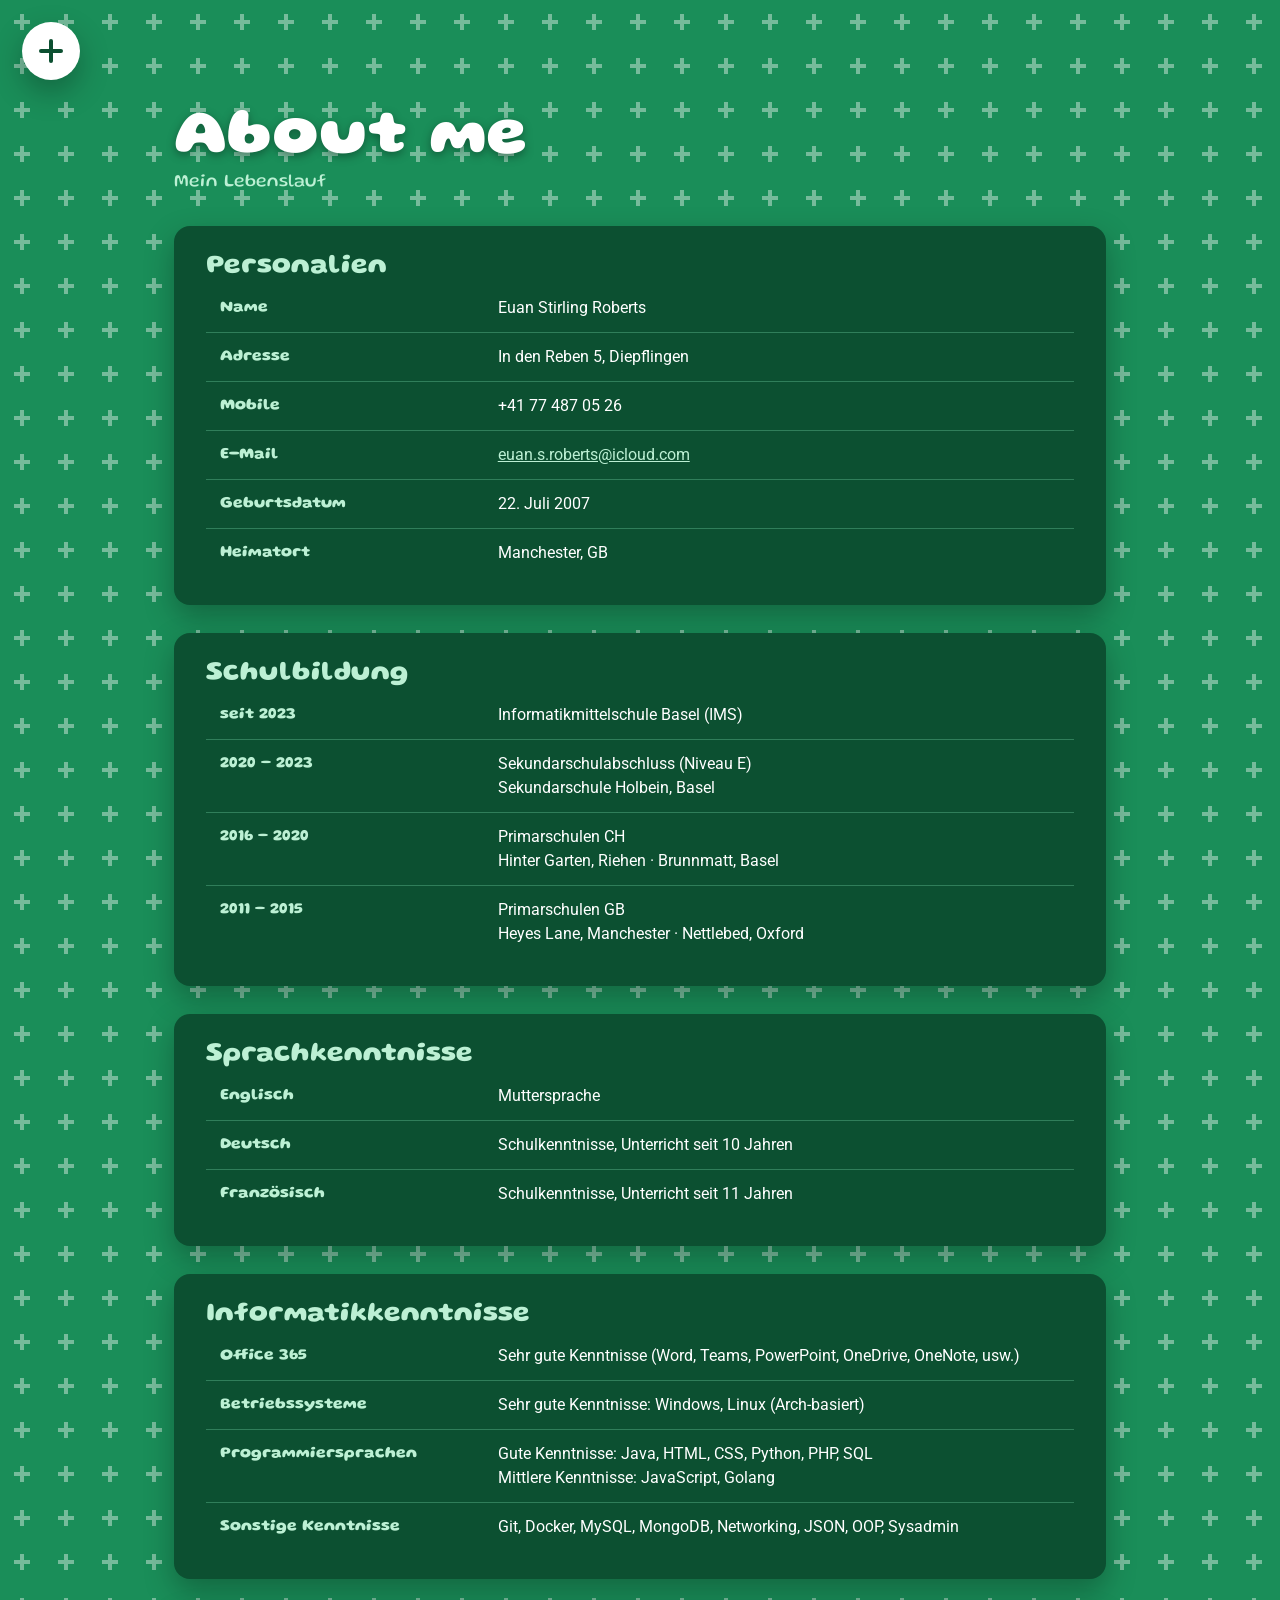
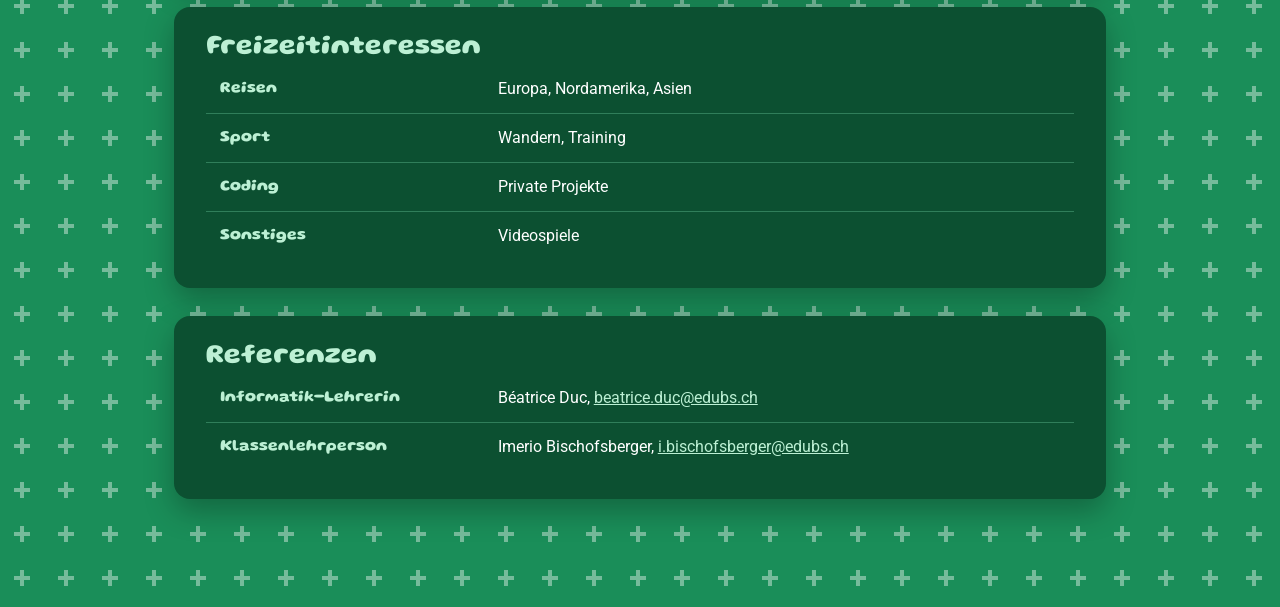
==== subpages/about_me.html @ 697812de "Rename about_me.html to subpages/about_me.html" ====
<!DOCTYPE html>
<html lang="de">
  <head>
    <meta charset="UTF-8" />
    <meta name="viewport" content="width=device-width, initial-scale=1.0" />
    <title>About me | Euan Roberts</title>
    <link rel="preconnect" href="https://fonts.googleapis.com">
    <link rel="preconnect" href="https://fonts.gstatic.com" crossorigin>
    <link href="https://fonts.googleapis.com/css2?family=Gluten:wght@100..900&family=Roboto:wght@400;500&display=swap" rel="stylesheet">
    <link rel="stylesheet" href="../styles/style.css">
    <script src="../scripts/script.js"></script>
    <style>
      /* The detail values (white text) use Roboto; labels keep Gluten */
      .data-table td { font-family: "Roboto", system-ui, sans-serif; }
    </style>
  </head>
  <body style="--h: 152.5;">

    <nav class="menu">
      <button class="menu-toggle" aria-label="Menü öffnen">+</button>
      <ul class="menu-items">
        <li><a href="../index.html">Home</a></li>
        <li><a href="about_me.html" class="active">About</a></li>
        <li><a href="projects.html">Projects</a></li>
        <li><a href="ict_skills.html">ICT<br>Skills</a></li>
        <li><a href="documents.html">Docs</a></li>
        <li><a href="contact.html">Mail</a></li>
      </ul>
    </nav>

    <main class="page">
      <h1 class="page-title">About me</h1>
      <p class="page-subtitle">Mein Lebenslauf</p>

      <section class="card">
        <h2>Personalien</h2>
        <table class="data-table">
          <tr><th>Name</th><td>Euan Stirling Roberts</td></tr>
          <tr><th>Adresse</th><td>In den Reben 5, Diepflingen</td></tr>
          <tr><th>Mobile</th><td>+41 77 487 05 26</td></tr>
          <tr><th>E-Mail</th><td><a href="mailto:euan.s.roberts@icloud.com">euan.s.roberts@icloud.com</a></td></tr>
          <tr><th>Geburtsdatum</th><td>22. Juli 2007</td></tr>
          <tr><th>Heimatort</th><td>Manchester, GB</td></tr>
        </table>
      </section>

      <section class="card">
        <h2>Schulbildung</h2>
        <table class="data-table">
          <tr><th>seit 2023</th><td>Informatikmittelschule Basel (IMS)</td></tr>
          <tr><th>2020 – 2023</th><td>Sekundarschulabschluss (Niveau E)<br>Sekundarschule Holbein, Basel</td></tr>
          <tr><th>2016 – 2020</th><td>Primarschulen CH<br>Hinter Garten, Riehen · Brunnmatt, Basel</td></tr>
          <tr><th>2011 – 2015</th><td>Primarschulen GB<br>Heyes Lane, Manchester · Nettlebed, Oxford</td></tr>
        </table>
      </section>

      <section class="card">
        <h2>Sprachkenntnisse</h2>
        <table class="data-table">
          <tr><th>Englisch</th><td>Muttersprache</td></tr>
          <tr><th>Deutsch</th><td>Schulkenntnisse, Unterricht seit 10 Jahren</td></tr>
          <tr><th>Französisch</th><td>Schulkenntnisse, Unterricht seit 11 Jahren</td></tr>
        </table>
      </section>

      <section class="card">
        <h2>Informatikkenntnisse</h2>
        <table class="data-table">
          <tr><th>Office 365</th><td>Sehr gute Kenntnisse (Word, Teams, PowerPoint, OneDrive, OneNote, usw.)</td></tr>
          <tr><th>Betriebssysteme</th><td>Sehr gute Kenntnisse: Windows, Linux (Arch-basiert)</td></tr>
          <tr><th>Programmiersprachen</th><td>Gute Kenntnisse: Java, HTML, CSS, Python, PHP, SQL<br>Mittlere Kenntnisse: JavaScript, Golang</td></tr>
          <tr><th>Sonstige Kenntnisse</th><td>Git, Docker, MySQL, MongoDB, Networking, JSON, OOP, Sysadmin</td></tr>
        </table>
      </section>

      <section class="card">
        <h2>Freizeitinteressen</h2>
        <table class="data-table">
          <tr><th>Reisen</th><td>Europa, Nordamerika, Asien</td></tr>
          <tr><th>Sport</th><td>Wandern, Training</td></tr>
          <tr><th>Coding</th><td>Private Projekte</td></tr>
          <tr><th>Sonstiges</th><td>Videospiele</td></tr>
        </table>
      </section>

      <section class="card">
        <h2>Referenzen</h2>
        <table class="data-table">
          <tr><th>Informatik-Lehrerin</th><td>Béatrice Duc, <a href="mailto:beatrice.duc@edubs.ch">beatrice.duc@edubs.ch</a></td></tr>
          <tr><th>Klassenlehrperson</th><td>Imerio Bischofsberger, <a href="mailto:i.bischofsberger@edubs.ch">i.bischofsberger@edubs.ch</a></td></tr>
        </table>
      </section>

    </main>
  </body>
</html>
---- styles/style.css ----
/* ============================================================
   Online-Bewerbungsprofil – Euan S. Roberts
   Shared stylesheet for all pages
   ============================================================ */

:root {
  /* Whole theme is derived from a single hue (--h). Each page sets its
     own --h on <body>, shifting subtly from green (Home) to teal (last
     menu item). Lightness stays dark so white text is always readable.
     NOTE: the --green-* colors are declared on `body` (not here) so that
     each page's `--h` actually re-computes them. */
  --h: 146;
  --white:  #ffffff;

  --radius: 16px;
  --shadow: 0 12px 30px rgba(0, 0, 0, 0.28);
}

* { box-sizing: border-box; }

html { scroll-behavior: smooth; }

/* ============================================================
   Page transitions (CSS only, via the View Transitions API).
   When navigating, the previous page floats up and out of the
   screen while the new page is revealed underneath.
   Works in Chromium browsers served over http(s); other browsers
   simply navigate instantly with no animation.
   ============================================================ */
@view-transition { navigation: auto; }

/* Duration scales with how many menu steps the jump covers
   (--vt-distance is set by script.js; defaults to 2). */
::view-transition-group(root) {
  --vt-dur: calc(0.32s + var(--vt-distance, 2) * 0.11s);
}

/* The leaving page stays on top and floats out; the new page is
   revealed underneath. Default (and "up") = float up off the top. */
::view-transition-old(root) {
  z-index: 2;
  animation: page-float-up var(--vt-dur, 0.55s) ease forwards;
}

::view-transition-new(root) {
  z-index: 1;
  animation: page-fade-in var(--vt-dur, 0.55s) ease forwards;
}

/* Going UP the menu (e.g. Projects -> Home): float down off the bottom */
html:active-view-transition-type(down)::view-transition-old(root) {
  animation: page-float-down var(--vt-dur, 0.55s) ease forwards;
}

@keyframes page-float-up {
  to { transform: translateY(-100%); opacity: 0; }
}

@keyframes page-float-down {
  to { transform: translateY(100%); opacity: 0; }
}

@keyframes page-fade-in {
  /* Start fully transparent so the new theme colour cross-fades with the
     outgoing page as it slides away, instead of being revealed abruptly. */
  from { opacity: 0; transform: translateY(14px); }
  to   { opacity: 1; transform: translateY(0); }
}

/* Respect users who prefer reduced motion */
@media (prefers-reduced-motion: reduce) {
  ::view-transition-old(root),
  ::view-transition-new(root) { animation: none; }
}

body {
  /* Derived here so each page's own --h (set inline on <body>) recomputes them */
  --green-page:   hsl(var(--h), 69%, 33%);
  --green-panel:  hsl(var(--h), 74%, 18%);
  --green-panel-2:hsl(var(--h), 64%, 19%);
  --green-line:   hsl(var(--h), 45%, 34%);
  --accent-light: hsl(calc(var(--h) - 5), 63%, 84%);

  margin: 0;
  min-height: 100vh;
  font-family: "Gluten", system-ui, sans-serif;
  color: var(--white);

  /* Green background with a repeating pattern of small white plus signs */
  background-color: var(--green-page);
  background-image: url("data:image/svg+xml,%3Csvg%20xmlns='http://www.w3.org/2000/svg'%20width='44'%20height='44'%3E%3Cpath%20d='M20%2014h4v6h6v4h-6v6h-4v-6h-6v-4h6z'%20fill='%23ffffff'%20fill-opacity='0.4'/%3E%3C/svg%3E");
  background-size: 44px 44px;
}

/* ---------- Generic layout for content pages ---------- */

.page {
  max-width: 980px;
  margin: 0 auto;
  padding: 110px 24px 80px;
}

.page-title {
  font-size: clamp(2.4rem, 6vw, 4rem);
  font-weight: 800;
  margin: 0 0 8px;
  text-shadow: 0 3px 10px rgba(0, 0, 0, 0.35);
}

.page-subtitle {
  font-size: 1.15rem;
  font-weight: 400;
  margin: 0 0 36px;
  color: var(--accent-light);
}

/* A solid-green card – the repeating pattern never shows behind text */
.card {
  background-color: var(--green-panel);
  border-radius: var(--radius);
  box-shadow: var(--shadow);
  padding: 28px 32px;
  margin-bottom: 28px;
}

.card h2 {
  margin: 0 0 6px;
  font-size: 1.7rem;
  color: var(--accent-light);
}

.card h3 {
  margin: 22px 0 10px;
  font-size: 1.25rem;
}

.card p { line-height: 1.6; }

a { color: var(--accent-light); }
a:hover { color: var(--white); }

/* ---------- Definition tables (CV / data rows) ---------- */

.data-table {
  width: 100%;
  border-collapse: collapse;
}

.data-table th,
.data-table td {
  text-align: left;
  vertical-align: top;
  padding: 12px 14px;
  border-bottom: 1px solid var(--green-line);
  line-height: 1.5;
}

.data-table th {
  width: 32%;
  font-weight: 700;
  color: var(--accent-light);
}

.data-table tr:last-child th,
.data-table tr:last-child td { border-bottom: none; }

/* ============================================================
   HERO (Home / index)
   ============================================================ */

.hero {
  min-height: 100vh;
  display: flex;
  flex-direction: column;
  justify-content: center;
  align-items: center;
  text-align: center;
  padding: 24px;
}

/* Solid-green block behind the titles → no pattern behind the text */
.hero-inner {
  background-color: var(--green-panel);
  border-radius: 28px;
  box-shadow: var(--shadow);
  padding: 60px 70px;
  max-width: 1100px;
}

.hero h1 {
  font-size: clamp(1.3rem, 3vw, 2.3rem);
  font-weight: 600;
  line-height: 1.15;
  margin: 0 0 24px;
}

.hero h2 {
  font-size: clamp(1rem, 2.2vw, 1.7rem);
  font-weight: 500;
  margin: 0;
  color: var(--accent-light);
}

/* Short Kurzprofil under the hero */
.kurzprofil {
  max-width: 760px;
  margin: 28px auto 0;
  background-color: var(--green-panel);
  border-radius: var(--radius);
  box-shadow: var(--shadow);
  padding: 24px 30px;
  line-height: 1.65;
}

.kurzprofil h2 {
  margin: 0 0 10px;
  color: var(--accent-light);
  font-size: 1.3rem;
}

/* ============================================================
   HAMBURGER MENU – little circle, top-right.
   On hover (or click) white circles spawn below, one per page.
   ============================================================ */

.menu {
  position: fixed;
  top: 22px;
  left: 22px;
  z-index: 100;
}

.menu-toggle {
  position: relative;
  width: 58px;
  height: 58px;
  border: none;
  border-radius: 50%;
  background: var(--white);
  color: transparent;        /* hide the "+" text glyph */
  font-size: 0;
  cursor: pointer;
  box-shadow: var(--shadow);
  padding: 0;
  transition: transform 0.25s ease;
}

/* Draw a perfectly centered plus with two bars */
.menu-toggle::before,
.menu-toggle::after {
  content: "";
  position: absolute;
  top: 50%;
  left: 50%;
  background: var(--green-panel);
  border-radius: 2px;
}

.menu-toggle::before {            /* horizontal bar */
  width: 24px;
  height: 4px;
  transform: translate(-50%, -50%);
}

.menu-toggle::after {             /* vertical bar */
  width: 4px;
  height: 24px;
  transform: translate(-50%, -50%);
}

.menu:hover .menu-toggle,
.menu.open .menu-toggle { transform: rotate(90deg); }

.menu-items {
  list-style: none;
  margin: 14px 0 0;
  padding: 0;
  display: flex;
  flex-direction: column;
  align-items: center;
  gap: 12px;
}

.menu-items li {
  opacity: 0;
  transform: translateY(-12px) scale(0.7);
  pointer-events: none;
  transition: opacity 0.25s ease, transform 0.25s ease;
}

/* Reveal the circles on hover or when toggled open */
.menu:hover .menu-items li,
.menu.open .menu-items li {
  opacity: 1;
  transform: translateY(0) scale(1);
  pointer-events: auto;
}

/* Staggered appearance */
.menu:hover .menu-items li:nth-child(1),
.menu.open .menu-items li:nth-child(1) { transition-delay: 0.00s; }
.menu:hover .menu-items li:nth-child(2),
.menu.open .menu-items li:nth-child(2) { transition-delay: 0.05s; }
.menu:hover .menu-items li:nth-child(3),
.menu.open .menu-items li:nth-child(3) { transition-delay: 0.10s; }
.menu:hover .menu-items li:nth-child(4),
.menu.open .menu-items li:nth-child(4) { transition-delay: 0.15s; }
.menu:hover .menu-items li:nth-child(5),
.menu.open .menu-items li:nth-child(5) { transition-delay: 0.20s; }
.menu:hover .menu-items li:nth-child(6),
.menu.open .menu-items li:nth-child(6) { transition-delay: 0.25s; }

.menu-items a {
  width: 58px;
  height: 58px;
  border-radius: 50%;
  background: var(--white);
  color: var(--green-panel);
  font-size: 0.78rem;
  font-weight: 700;
  text-decoration: none;
  display: flex;
  align-items: center;
  justify-content: center;
  text-align: center;
  box-shadow: var(--shadow);
  transition: background 0.2s ease, color 0.2s ease, transform 0.2s ease;
}

.menu-items a:hover {
  background: var(--accent-light);
  transform: scale(1.12);
}

/* highlight the current page in the menu */
.menu-items a.active {
  background: var(--green-panel);
  color: var(--white);
  outline: 3px solid var(--white);
}

/* ============================================================
   ICT SKILLS chart
   ============================================================ */

.skill-group { margin-bottom: 26px; }

.skill {
  display: grid;
  grid-template-columns: 200px 1fr;
  align-items: center;
  gap: 16px;
  padding: 8px 0;
}

.skill-name { font-weight: 700; }

.skill-dots { display: flex; gap: 8px; }

.dot {
  width: 22px;
  height: 22px;
  border-radius: 5px;
  background: rgba(255, 255, 255, 0.18);
}

.dot.on { background: var(--accent-light); }

.dot.half {
  background: linear-gradient(to right,
    var(--accent-light) 50%, rgba(255, 255, 255, 0.18) 50%);
}

.legend {
  font-size: 0.9rem;
  color: var(--accent-light);
  margin-top: 6px;
}

/* ============================================================
   PROJECTS
   ============================================================ */

.project-grid {
  display: grid;
  grid-template-columns: repeat(auto-fit, minmax(260px, 1fr));
  gap: 20px;
}

.project {
  background: var(--green-panel-2);
  border-radius: var(--radius);
  padding: 22px 24px;
}

.project h3 { margin-top: 0; }

.tag {
  display: inline-block;
  font-size: 0.75rem;
  font-weight: 700;
  background: var(--green-line);
  color: var(--white);
  border-radius: 999px;
  padding: 3px 10px;
  margin-bottom: 10px;
}

/* ============================================================
   DOCUMENTS – download list + login gate
   ============================================================ */

.doc-list { list-style: none; padding: 0; margin: 0; }

.doc-list li {
  display: flex;
  justify-content: space-between;
  align-items: center;
  gap: 16px;
  padding: 14px 0;
  border-bottom: 1px solid var(--green-line);
}

.doc-list li:last-child { border-bottom: none; }

.btn {
  display: inline-block;
  background: var(--accent-light);
  color: var(--green-panel);
  font-weight: 700;
  text-decoration: none;
  padding: 9px 18px;
  border-radius: 999px;
  border: none;
  cursor: pointer;
  transition: transform 0.15s ease, background 0.15s ease;
}

.btn:hover { transform: translateY(-2px); background: var(--white); color: var(--green-panel); }

.login-form { max-width: 360px; }

.login-form label { display: block; margin: 14px 0 6px; font-weight: 700; }

.login-form input {
  width: 100%;
  padding: 11px 14px;
  border-radius: 10px;
  border: none;
  font-size: 1rem;
  font-family: inherit;
}

.login-error {
  color: #ffd0d0;
  margin-top: 14px;
  min-height: 1.2em;
  font-weight: 700;
}

.hidden { display: none; }

/* ============================================================
   CONTACT
   ============================================================ */

.contact-big {
  font-size: clamp(1.3rem, 3vw, 2rem);
  font-weight: 700;
  word-break: break-word;
}

/* ---------- Responsive ---------- */

@media (max-width: 640px) {
  .hero-inner { padding: 40px 28px; }
  .skill { grid-template-columns: 130px 1fr; gap: 10px; }
  .data-table th { width: 40%; }
}
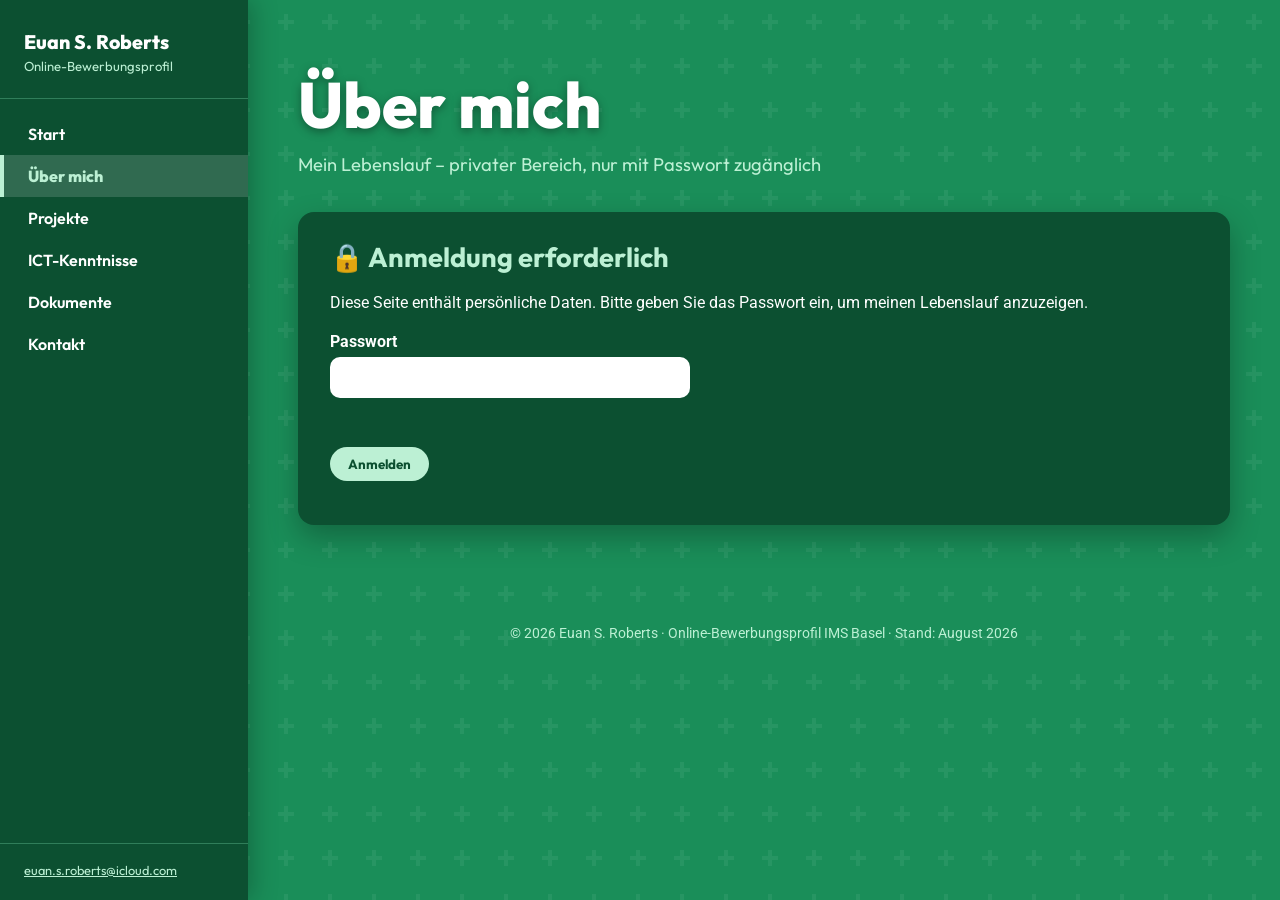
==== commit 517434b2: "overhaul 1 Added content, removed content, improved security, added profesionalism" ====
--- a/subpages/about_me.html
+++ b/subpages/about_me.html
@@ -3,94 +3,142 @@
   <head>
     <meta charset="UTF-8" />
     <meta name="viewport" content="width=device-width, initial-scale=1.0" />
-    <title>About me | Euan Roberts</title>
+    <title>Über mich | Euan S. Roberts</title>
+    <meta name="description" content="Lebenslauf von Euan S. Roberts: Schulbildung, Sprach- und Informatikkenntnisse, Freizeitinteressen und Referenzen." />
+    <meta name="author" content="Euan S. Roberts" />
+    <link rel="icon" href="../favicon.svg" type="image/svg+xml" />
+
+    <!-- Vorschau, wenn der Link per Mail, Teams oder Chat geteilt wird -->
+    <meta property="og:type" content="website" />
+    <meta property="og:site_name" content="Euan S. Roberts – Online-Bewerbungsprofil" />
+    <meta property="og:locale" content="de_CH" />
+    <meta property="og:title" content="Über mich – Euan S. Roberts" />
+    <meta property="og:description" content="Lebenslauf von Euan S. Roberts: Schulbildung, Sprach- und Informatikkenntnisse, Freizeitinteressen und Referenzen." />
+    <meta property="og:url" content="https://euansroberts.github.io/online-profil/subpages/about_me.html" />
+    <meta name="twitter:card" content="summary" />
+
     <link rel="preconnect" href="https://fonts.googleapis.com">
     <link rel="preconnect" href="https://fonts.gstatic.com" crossorigin>
-    <link href="https://fonts.googleapis.com/css2?family=Gluten:wght@100..900&family=Roboto:wght@400;500&display=swap" rel="stylesheet">
+    <link href="https://fonts.googleapis.com/css2?family=Outfit:wght@300..800&family=Roboto:wght@400;500&display=swap" rel="stylesheet">
     <link rel="stylesheet" href="../styles/style.css">
-    <script src="../scripts/script.js"></script>
-    <style>
-      /* The detail values (white text) use Roboto; labels keep Gluten */
-      .data-table td { font-family: "Roboto", system-ui, sans-serif; }
-    </style>
+    <script src="../scripts/script.js" defer></script>
   </head>
   <body style="--h: 152.5;">
 
-    <nav class="menu">
-      <button class="menu-toggle" aria-label="Menü öffnen">+</button>
-      <ul class="menu-items">
-        <li><a href="../index.html">Home</a></li>
-        <li><a href="about_me.html" class="active">About</a></li>
-        <li><a href="projects.html">Projects</a></li>
-        <li><a href="ict_skills.html">ICT<br>Skills</a></li>
-        <li><a href="documents.html">Docs</a></li>
-        <li><a href="contact.html">Mail</a></li>
+    <nav class="sidebar" aria-label="Hauptnavigation">
+      <a class="sidebar-brand" href="../index.html">
+        <span class="brand-name">Euan S. Roberts</span>
+        <span class="brand-role">Online-Bewerbungsprofil</span>
+      </a>
+      <ul class="nav-list">
+        <li><a href="../index.html">Start</a></li>
+        <li><a href="about_me.html" class="active" aria-current="page">Über mich</a></li>
+        <li><a href="projects.html">Projekte</a></li>
+        <li><a href="ict_skills.html">ICT-Kenntnisse</a></li>
+        <li><a href="documents.html">Dokumente</a></li>
+        <li><a href="contact.html">Kontakt</a></li>
       </ul>
+      <div class="sidebar-foot">
+        <a href="mailto:euan.s.roberts@icloud.com">euan.s.roberts@icloud.com</a>
+      </div>
     </nav>
 
     <main class="page">
-      <h1 class="page-title">About me</h1>
-      <p class="page-subtitle">Mein Lebenslauf</p>
+      <h1 class="page-title">Über mich</h1>
+      <p class="page-subtitle">Mein Lebenslauf – privater Bereich, nur mit Passwort zugänglich</p>
 
-      <section class="card">
-        <h2>Personalien</h2>
-        <table class="data-table">
-          <tr><th>Name</th><td>Euan Stirling Roberts</td></tr>
-          <tr><th>Adresse</th><td>In den Reben 5, Diepflingen</td></tr>
-          <tr><th>Mobile</th><td>+41 77 487 05 26</td></tr>
-          <tr><th>E-Mail</th><td><a href="mailto:euan.s.roberts@icloud.com">euan.s.roberts@icloud.com</a></td></tr>
-          <tr><th>Geburtsdatum</th><td>22. Juli 2007</td></tr>
-          <tr><th>Heimatort</th><td>Manchester, GB</td></tr>
-        </table>
+      <!-- Login box: this page holds personal data, so it is password protected -->
+      <section class="card" id="login-box">
+        <h2>🔒 Anmeldung erforderlich</h2>
+        <p>
+          Diese Seite enthält persönliche Daten. Bitte geben Sie das Passwort
+          ein, um meinen Lebenslauf anzuzeigen.
+        </p>
+        <form class="login-form" id="login-form">
+          <label for="password">Passwort</label>
+          <input type="password" id="password" name="password" autocomplete="current-password" required>
+          <div class="login-error" id="login-error" role="alert"></div>
+          <noscript>
+            <p class="login-error">Für den geschützten Bereich wird JavaScript benötigt.</p>
+          </noscript>
+          <p><button type="submit" class="btn">Anmelden</button></p>
+        </form>
       </section>
 
-      <section class="card">
-        <h2>Schulbildung</h2>
-        <table class="data-table">
-          <tr><th>seit 2023</th><td>Informatikmittelschule Basel (IMS)</td></tr>
-          <tr><th>2020 – 2023</th><td>Sekundarschulabschluss (Niveau E)<br>Sekundarschule Holbein, Basel</td></tr>
-          <tr><th>2016 – 2020</th><td>Primarschulen CH<br>Hinter Garten, Riehen · Brunnmatt, Basel</td></tr>
-          <tr><th>2011 – 2015</th><td>Primarschulen GB<br>Heyes Lane, Manchester · Nettlebed, Oxford</td></tr>
-        </table>
-      </section>
+      <!-- Sichtbar, sobald man angemeldet ist -->
+      <div class="logout-bar hidden" id="logout-bar">
+        <span>🔓 Angemeldet</span>
+        <button type="button" class="btn" id="logout-btn">Abmelden</button>
+      </div>
 
-      <section class="card">
-        <h2>Sprachkenntnisse</h2>
-        <table class="data-table">
-          <tr><th>Englisch</th><td>Muttersprache</td></tr>
-          <tr><th>Deutsch</th><td>Schulkenntnisse, Unterricht seit 10 Jahren</td></tr>
-          <tr><th>Französisch</th><td>Schulkenntnisse, Unterricht seit 11 Jahren</td></tr>
-        </table>
-      </section>
+      <!-- Personal data, revealed after login -->
+      <div class="hidden" id="locked-area">
 
-      <section class="card">
-        <h2>Informatikkenntnisse</h2>
-        <table class="data-table">
-          <tr><th>Office 365</th><td>Sehr gute Kenntnisse (Word, Teams, PowerPoint, OneDrive, OneNote, usw.)</td></tr>
-          <tr><th>Betriebssysteme</th><td>Sehr gute Kenntnisse: Windows, Linux (Arch-basiert)</td></tr>
-          <tr><th>Programmiersprachen</th><td>Gute Kenntnisse: Java, HTML, CSS, Python, PHP, SQL<br>Mittlere Kenntnisse: JavaScript, Golang</td></tr>
-          <tr><th>Sonstige Kenntnisse</th><td>Git, Docker, MySQL, MongoDB, Networking, JSON, OOP, Sysadmin</td></tr>
-        </table>
-      </section>
+        <section class="card">
+          <h2>Personalien</h2>
+          <table class="data-table">
+            <tr><th>Name</th><td>Euan Stirling Roberts</td></tr>
+            <tr><th>Adresse</th><td>In den Reben 5, Diepflingen</td></tr>
+            <tr><th>Mobile</th><td>+41 77 487 05 26</td></tr>
+            <tr><th>E-Mail</th><td><a href="mailto:euan.s.roberts@icloud.com">euan.s.roberts@icloud.com</a></td></tr>
+            <tr><th>Geburtsdatum</th><td>22. Juli 2007</td></tr>
+            <tr><th>Heimatort</th><td>Manchester, GB</td></tr>
+          </table>
+        </section>
 
-      <section class="card">
-        <h2>Freizeitinteressen</h2>
-        <table class="data-table">
-          <tr><th>Reisen</th><td>Europa, Nordamerika, Asien</td></tr>
-          <tr><th>Sport</th><td>Wandern, Training</td></tr>
-          <tr><th>Coding</th><td>Private Projekte</td></tr>
-          <tr><th>Sonstiges</th><td>Videospiele</td></tr>
-        </table>
-      </section>
+        <section class="card">
+          <h2>Schulbildung</h2>
+          <table class="data-table">
+            <tr><th>seit 2023</th><td>Informatikmittelschule Basel (IMS)</td></tr>
+            <tr><th>2020 – 2023</th><td>Sekundarschulabschluss (Niveau E)<br>Sekundarschule Holbein, Basel</td></tr>
+            <tr><th>2016 – 2020</th><td>Primarschulen CH<br>Hinter Garten, Riehen · Brunnmatt, Basel</td></tr>
+            <tr><th>2011 – 2015</th><td>Primarschulen GB<br>Heyes Lane, Manchester · Nettlebed, Oxford</td></tr>
+          </table>
+        </section>
 
-      <section class="card">
-        <h2>Referenzen</h2>
-        <table class="data-table">
-          <tr><th>Informatik-Lehrerin</th><td>Béatrice Duc, <a href="mailto:beatrice.duc@edubs.ch">beatrice.duc@edubs.ch</a></td></tr>
-          <tr><th>Klassenlehrperson</th><td>Imerio Bischofsberger, <a href="mailto:i.bischofsberger@edubs.ch">i.bischofsberger@edubs.ch</a></td></tr>
-        </table>
-      </section>
+        <section class="card">
+          <h2>Sprachkenntnisse</h2>
+          <table class="data-table">
+            <tr><th>Englisch</th><td>Muttersprache</td></tr>
+            <tr><th>Deutsch</th><td>Schulkenntnisse, Unterricht seit 10 Jahren</td></tr>
+            <tr><th>Französisch</th><td>Schulkenntnisse, Unterricht seit 11 Jahren</td></tr>
+          </table>
+        </section>
+
+        <section class="card">
+          <h2>Informatikkenntnisse</h2>
+          <table class="data-table">
+            <tr><th>Office 365</th><td>Sehr gute Kenntnisse (Word, Teams, PowerPoint, OneDrive, OneNote, usw.)</td></tr>
+            <tr><th>Betriebssysteme</th><td>Sehr gute Kenntnisse: Windows, Linux (Arch-basiert)</td></tr>
+            <tr><th>Programmiersprachen</th><td>Gute Kenntnisse: Java, HTML, CSS, Python, PHP, SQL<br>Mittlere Kenntnisse: JavaScript, Golang</td></tr>
+            <tr><th>Sonstige Kenntnisse</th><td>Git, Docker, MySQL, MongoDB, Networking, JSON, OOP, Sysadmin</td></tr>
+          </table>
+        </section>
+
+        <section class="card">
+          <h2>Freizeitinteressen</h2>
+          <table class="data-table">
+            <tr><th>Reisen</th><td>Europa, Nordamerika, Asien</td></tr>
+            <tr><th>Sport</th><td>Wandern, Training</td></tr>
+            <tr><th>Coding</th><td>Private Projekte</td></tr>
+            <tr><th>Sonstiges</th><td>Videospiele</td></tr>
+          </table>
+        </section>
+
+        <section class="card">
+          <h2>Referenzen</h2>
+          <table class="data-table">
+            <tr><th>Informatik-Lehrerin</th><td>Béatrice Duc, <a href="mailto:beatrice.duc@edubs.ch">beatrice.duc@edubs.ch</a></td></tr>
+            <tr><th>Deutsch-Lehrer</th><td>Simon Kunz, <a href="mailto:simon.kunz@edubs.ch">simon.kunz@edubs.ch</a></td></tr>
+          </table>
+        </section>
+
+      </div>
 
     </main>
+
+    <footer class="site-footer">
+      <p>© 2026 Euan S. Roberts · Online-Bewerbungsprofil IMS Basel · Stand: August 2026</p>
+    </footer>
   </body>
 </html>
--- a/styles/style.css
+++ b/styles/style.css
@@ -12,6 +12,13 @@
   --h: 146;
   --white:  #ffffff;
 
+  /* Outfit für Titel, Navigation und UI; Roboto für Fliesstext. Beides
+     wird hier einmal festgelegt, damit keine Seite es lokal überschreibt. */
+  --font-head: "Outfit", system-ui, sans-serif;
+  --font-body: "Roboto", system-ui, sans-serif;
+
+  --sidebar-w: 248px;
+
   --radius: 16px;
   --shadow: 0 12px 30px rgba(0, 0, 0, 0.28);
 }
@@ -83,13 +90,28 @@
 
   margin: 0;
   min-height: 100vh;
-  font-family: "Gluten", system-ui, sans-serif;
+  font-family: var(--font-body);
   color: var(--white);
+
+  /* Die Sidebar liegt fix am linken Rand, der Inhalt rückt daneben */
+  padding-left: var(--sidebar-w);
 
   /* Green background with a repeating pattern of small white plus signs */
   background-color: var(--green-page);
-  background-image: url("data:image/svg+xml,%3Csvg%20xmlns='http://www.w3.org/2000/svg'%20width='44'%20height='44'%3E%3Cpath%20d='M20%2014h4v6h6v4h-6v6h-4v-6h-6v-4h6z'%20fill='%23ffffff'%20fill-opacity='0.4'/%3E%3C/svg%3E");
+  background-image: url("data:image/svg+xml,%3Csvg%20xmlns='http://www.w3.org/2000/svg'%20width='44'%20height='44'%3E%3Cpath%20d='M20%2014h4v6h6v4h-6v6h-4v-6h-6v-4h6z'%20fill='%23ffffff'%20fill-opacity='0.06'/%3E%3C/svg%3E");
   background-size: 44px 44px;
+}
+
+/* Titel, Navigation und UI-Elemente in Outfit, alles andere in Roboto */
+h1, h2, h3,
+.page-title,
+.page-subtitle,
+.sidebar,
+.btn,
+.tag,
+.skill-name,
+.data-table th {
+  font-family: var(--font-head);
 }
 
 /* ---------- Generic layout for content pages ---------- */
@@ -97,7 +119,7 @@
 .page {
   max-width: 980px;
   margin: 0 auto;
-  padding: 110px 24px 80px;
+  padding: 64px 24px 72px;
 }
 
 .page-title {
@@ -219,141 +241,198 @@
 }
 
 /* ============================================================
-   HAMBURGER MENU – little circle, top-right.
-   On hover (or click) white circles spawn below, one per page.
-   ============================================================ */
-
-.menu {
+   SIDEBAR – feste Navigation am linken Rand.
+   Immer sichtbar, nichts klappt auf oder zu. Die aktuelle Seite ist
+   doppelt markiert: heller Grund plus Balken links (und im HTML
+   zusätzlich aria-current="page" für Screenreader).
+   ============================================================ */
+
+.sidebar {
   position: fixed;
-  top: 22px;
-  left: 22px;
+  top: 0;
+  left: 0;
+  bottom: 0;
+  width: var(--sidebar-w);
   z-index: 100;
-}
-
-.menu-toggle {
-  position: relative;
-  width: 58px;
-  height: 58px;
-  border: none;
-  border-radius: 50%;
-  background: var(--white);
-  color: transparent;        /* hide the "+" text glyph */
-  font-size: 0;
-  cursor: pointer;
-  box-shadow: var(--shadow);
-  padding: 0;
-  transition: transform 0.25s ease;
-}
-
-/* Draw a perfectly centered plus with two bars */
-.menu-toggle::before,
-.menu-toggle::after {
-  content: "";
-  position: absolute;
-  top: 50%;
-  left: 50%;
-  background: var(--green-panel);
-  border-radius: 2px;
-}
-
-.menu-toggle::before {            /* horizontal bar */
-  width: 24px;
-  height: 4px;
-  transform: translate(-50%, -50%);
-}
-
-.menu-toggle::after {             /* vertical bar */
-  width: 4px;
-  height: 24px;
-  transform: translate(-50%, -50%);
-}
-
-.menu:hover .menu-toggle,
-.menu.open .menu-toggle { transform: rotate(90deg); }
-
-.menu-items {
-  list-style: none;
-  margin: 14px 0 0;
-  padding: 0;
   display: flex;
   flex-direction: column;
+  background-color: var(--green-panel);
+  box-shadow: 4px 0 24px rgba(0, 0, 0, 0.25);
+  overflow-y: auto;
+  /* Eigener Name = eigene Gruppe: die Sidebar bleibt beim Seitenwechsel
+     stehen, während nur der Inhalt weg- und hereinfliegt. */
+  view-transition-name: sidebar;
+}
+
+.sidebar-brand {
+  display: block;
+  padding: 30px 24px 24px;
+  color: var(--white);
+  text-decoration: none;
+  border-bottom: 1px solid var(--green-line);
+}
+
+.sidebar-brand:hover .brand-name { color: var(--accent-light); }
+
+.brand-name {
+  display: block;
+  font-size: 1.22rem;
+  font-weight: 800;
+  line-height: 1.2;
+  transition: color 0.18s ease;
+}
+
+.brand-role {
+  display: block;
+  margin-top: 5px;
+  font-size: 0.82rem;
+  color: var(--accent-light);
+}
+
+.nav-list {
+  list-style: none;
+  margin: 0;
+  padding: 14px 0;
+  flex: 1;
+}
+
+.nav-list a {
+  display: block;
+  padding: 11px 24px;
+  border-left: 4px solid transparent;
+  color: var(--white);
+  font-weight: 600;
+  text-decoration: none;
+  transition: background 0.18s ease, color 0.18s ease;
+}
+
+.nav-list a:hover,
+.nav-list a:focus-visible {
+  background: rgba(255, 255, 255, 0.10);
+  color: var(--white);
+}
+
+/* Aktuelle Seite */
+.nav-list a.active {
+  background: rgba(255, 255, 255, 0.15);
+  border-left-color: var(--accent-light);
+  color: var(--accent-light);
+  font-weight: 800;
+}
+
+.sidebar-foot {
+  padding: 16px 24px 20px;
+  border-top: 1px solid var(--green-line);
+  font-size: 0.8rem;
+  line-height: 1.6;
+}
+
+.sidebar-foot a { word-break: break-all; }
+
+/* ============================================================
+   HOME – Hero und Kurzprofil, mittig auf einer Bildschirmhöhe
+   ============================================================ */
+
+.page-home {
+  min-height: calc(100vh - 110px);
+  display: flex;
+  flex-direction: column;
+  justify-content: center;
   align-items: center;
-  gap: 12px;
-}
-
-.menu-items li {
-  opacity: 0;
-  transform: translateY(-12px) scale(0.7);
-  pointer-events: none;
-  transition: opacity 0.25s ease, transform 0.25s ease;
-}
-
-/* Reveal the circles on hover or when toggled open */
-.menu:hover .menu-items li,
-.menu.open .menu-items li {
-  opacity: 1;
-  transform: translateY(0) scale(1);
-  pointer-events: auto;
-}
-
-/* Staggered appearance */
-.menu:hover .menu-items li:nth-child(1),
-.menu.open .menu-items li:nth-child(1) { transition-delay: 0.00s; }
-.menu:hover .menu-items li:nth-child(2),
-.menu.open .menu-items li:nth-child(2) { transition-delay: 0.05s; }
-.menu:hover .menu-items li:nth-child(3),
-.menu.open .menu-items li:nth-child(3) { transition-delay: 0.10s; }
-.menu:hover .menu-items li:nth-child(4),
-.menu.open .menu-items li:nth-child(4) { transition-delay: 0.15s; }
-.menu:hover .menu-items li:nth-child(5),
-.menu.open .menu-items li:nth-child(5) { transition-delay: 0.20s; }
-.menu:hover .menu-items li:nth-child(6),
-.menu.open .menu-items li:nth-child(6) { transition-delay: 0.25s; }
-
-.menu-items a {
-  width: 58px;
-  height: 58px;
-  border-radius: 50%;
-  background: var(--white);
-  color: var(--green-panel);
+  gap: 40px;
+}
+
+.page-home .hero {
+  min-height: auto;
+  padding: 0;
+  width: 100%;
+}
+
+.page-home .hero-inner {
+  padding: 46px 56px;
+  width: 100%;
+  /* gleiche Breite wie das Kurzprofil darunter -> bündige Kanten */
+  max-width: 760px;
+}
+
+.page-home .hero h1 {
+  font-size: clamp(2rem, 5vw, 3.4rem);
+  font-weight: 800;
+  letter-spacing: -0.01em;
+  margin-bottom: 14px;
+}
+
+.page-home .hero h2 {
+  font-size: clamp(1rem, 2.2vw, 1.35rem);
+  font-weight: 500;
+}
+
+.page-home .kurzprofil { margin: 0; width: 100%; }
+
+/* ============================================================
+   FUSSZEILE
+   ============================================================ */
+
+.site-footer {
+  max-width: 980px;
+  margin: 0 auto;
+  padding: 0 24px 40px;
+  text-align: center;
+  font-size: 0.85rem;
+  color: var(--accent-light);
+}
+
+.site-footer p { margin: 0; }
+
+/* ============================================================
+   ICT SKILLS chart
+   ============================================================ */
+
+.skill-group { margin-bottom: 26px; }
+
+/* Vier Spalten: Name | Selbsteinschätzung | Modulnote | Modul und Note */
+.skill,
+.skill-head {
+  display: grid;
+  grid-template-columns: 170px 160px 160px 1fr;
+  align-items: center;
+  /* grosszügiger Abstand, damit die zwei Kästchenreihen nicht als eine
+     durchgehende Reihe von zehn gelesen werden */
+  gap: 30px;
+  padding: 8px 0;
+}
+
+/* Spaltentitel über der ersten Zeile jeder Gruppe */
+.skill-head {
+  padding-bottom: 10px;
+  margin-bottom: 6px;
+  border-bottom: 1px solid var(--green-line);
+  font-family: var(--font-head);
   font-size: 0.78rem;
   font-weight: 700;
-  text-decoration: none;
-  display: flex;
-  align-items: center;
-  justify-content: center;
-  text-align: center;
-  box-shadow: var(--shadow);
-  transition: background 0.2s ease, color 0.2s ease, transform 0.2s ease;
-}
-
-.menu-items a:hover {
-  background: var(--accent-light);
-  transform: scale(1.12);
-}
-
-/* highlight the current page in the menu */
-.menu-items a.active {
-  background: var(--green-panel);
-  color: var(--white);
-  outline: 3px solid var(--white);
-}
-
-/* ============================================================
-   ICT SKILLS chart
-   ============================================================ */
-
-.skill-group { margin-bottom: 26px; }
-
-.skill {
-  display: grid;
-  grid-template-columns: 200px 1fr;
-  align-items: center;
-  gap: 16px;
-  padding: 8px 0;
+  letter-spacing: 0.06em;
+  text-transform: uppercase;
+  color: var(--accent-light);
 }
 
 .skill-name { font-weight: 700; }
+
+/* Modulnummer und Note rechts der Kästchen */
+.skill-note {
+  font-family: var(--font-head);
+  font-size: 0.85rem;
+  font-weight: 600;
+  color: var(--accent-light);
+}
+
+/* Kein passendes Modul oder Note noch offen */
+.skill-note-empty { opacity: 0.55; font-weight: 500; }
+
+.skill-dots-empty {
+  opacity: 0.55;
+  font-weight: 700;
+  padding-left: 6px;
+}
 
 .skill-dots { display: flex; gap: 8px; }
 
@@ -403,7 +482,15 @@
   color: var(--white);
   border-radius: 999px;
   padding: 3px 10px;
-  margin-bottom: 10px;
+  margin: 0 6px 10px 0;
+}
+
+/* Projekt liegt derzeit auf Eis */
+.tag-paused {
+  background: transparent;
+  color: #ffd98a;
+  box-shadow: inset 0 0 0 1.5px #ffd98a;
+  letter-spacing: 0.06em;
 }
 
 /* ============================================================
@@ -458,6 +545,21 @@
   font-weight: 700;
 }
 
+/* Bar with the logout button, shown on the protected pages once unlocked */
+.logout-bar {
+  display: flex;
+  align-items: center;
+  justify-content: space-between;
+  gap: 16px;
+  margin: 0 0 28px;
+  padding: 12px 20px;
+  border: 1px solid var(--green-line);
+  border-radius: 999px;
+  background-color: var(--green-panel);
+  box-shadow: var(--shadow);
+  font-weight: 700;
+}
+
 .hidden { display: none; }
 
 /* ============================================================
@@ -472,8 +574,119 @@
 
 /* ---------- Responsive ---------- */
 
+/* Schmale Fenster: die Sidebar wird zur Kopfleiste über dem Inhalt */
+@media (max-width: 860px) {
+  body { padding-left: 0; }
+
+  .sidebar {
+    position: static;
+    width: auto;
+    box-shadow: var(--shadow);
+    view-transition-name: none;
+  }
+
+  .sidebar-brand { padding: 20px 20px 14px; }
+
+  .nav-list {
+    display: flex;
+    flex-wrap: wrap;
+    gap: 4px;
+    padding: 10px 14px 14px;
+  }
+
+  .nav-list a {
+    padding: 8px 14px;
+    border-left: none;
+    border-bottom: 3px solid transparent;
+    border-radius: 8px;
+  }
+
+  .nav-list a.active {
+    border-left-color: transparent;
+    border-bottom-color: var(--accent-light);
+  }
+
+  .sidebar-foot { display: none; }
+
+  .page-home { min-height: 0; padding-top: 40px; }
+}
+
+/* Schmal: die Skill-Zeilen stapeln, jede Kästchenreihe bekommt ihren Titel */
+@media (max-width: 760px) {
+  .skill-head { display: none; }
+
+  .skill {
+    grid-template-columns: 1fr;
+    gap: 6px;
+    padding: 14px 0;
+    border-bottom: 1px solid var(--green-line);
+  }
+
+  .skill-group .skill:last-child { border-bottom: none; }
+
+  /* flex-basis 100% erzwingt einen Umbruch vor den Kästchen */
+  .skill-dots { flex-wrap: wrap; }
+
+  .skill-dots::before {
+    content: attr(data-col);
+    flex: 0 0 100%;
+    margin-bottom: 4px;
+    font-family: var(--font-head);
+    font-size: 0.72rem;
+    font-weight: 700;
+    letter-spacing: 0.05em;
+    text-transform: uppercase;
+    color: var(--accent-light);
+    opacity: 0.85;
+  }
+}
+
 @media (max-width: 640px) {
   .hero-inner { padding: 40px 28px; }
-  .skill { grid-template-columns: 130px 1fr; gap: 10px; }
+  .page-home .hero-inner { padding: 34px 26px; }
   .data-table th { width: 40%; }
 }
+
+/* ---------- Druck: heller Grund, keine Navigation ---------- */
+
+@media print {
+  body {
+    padding-left: 0;
+    background-color: #fff;
+    background-image: none;
+    color: #111;
+  }
+
+  .sidebar,
+  .site-footer,
+  .btn,
+  .login-form,
+  .logout-bar { display: none !important; }
+
+  .page { padding: 0; max-width: none; }
+
+  .card,
+  .hero-inner,
+  .kurzprofil,
+  .project {
+    background-color: #fff;
+    color: #111;
+    box-shadow: none;
+    border: 1px solid #bbb;
+    break-inside: avoid;
+  }
+
+  .page-title,
+  .page-subtitle,
+  .card h2,
+  .data-table th,
+  .legend,
+  a { color: #111; }
+
+  .data-table th,
+  .data-table td { border-bottom: 1px solid #ddd; }
+
+  .tag { background: #eee; color: #111; }
+  .dot { background: #ddd; }
+  .dot.on { background: #555; }
+}
